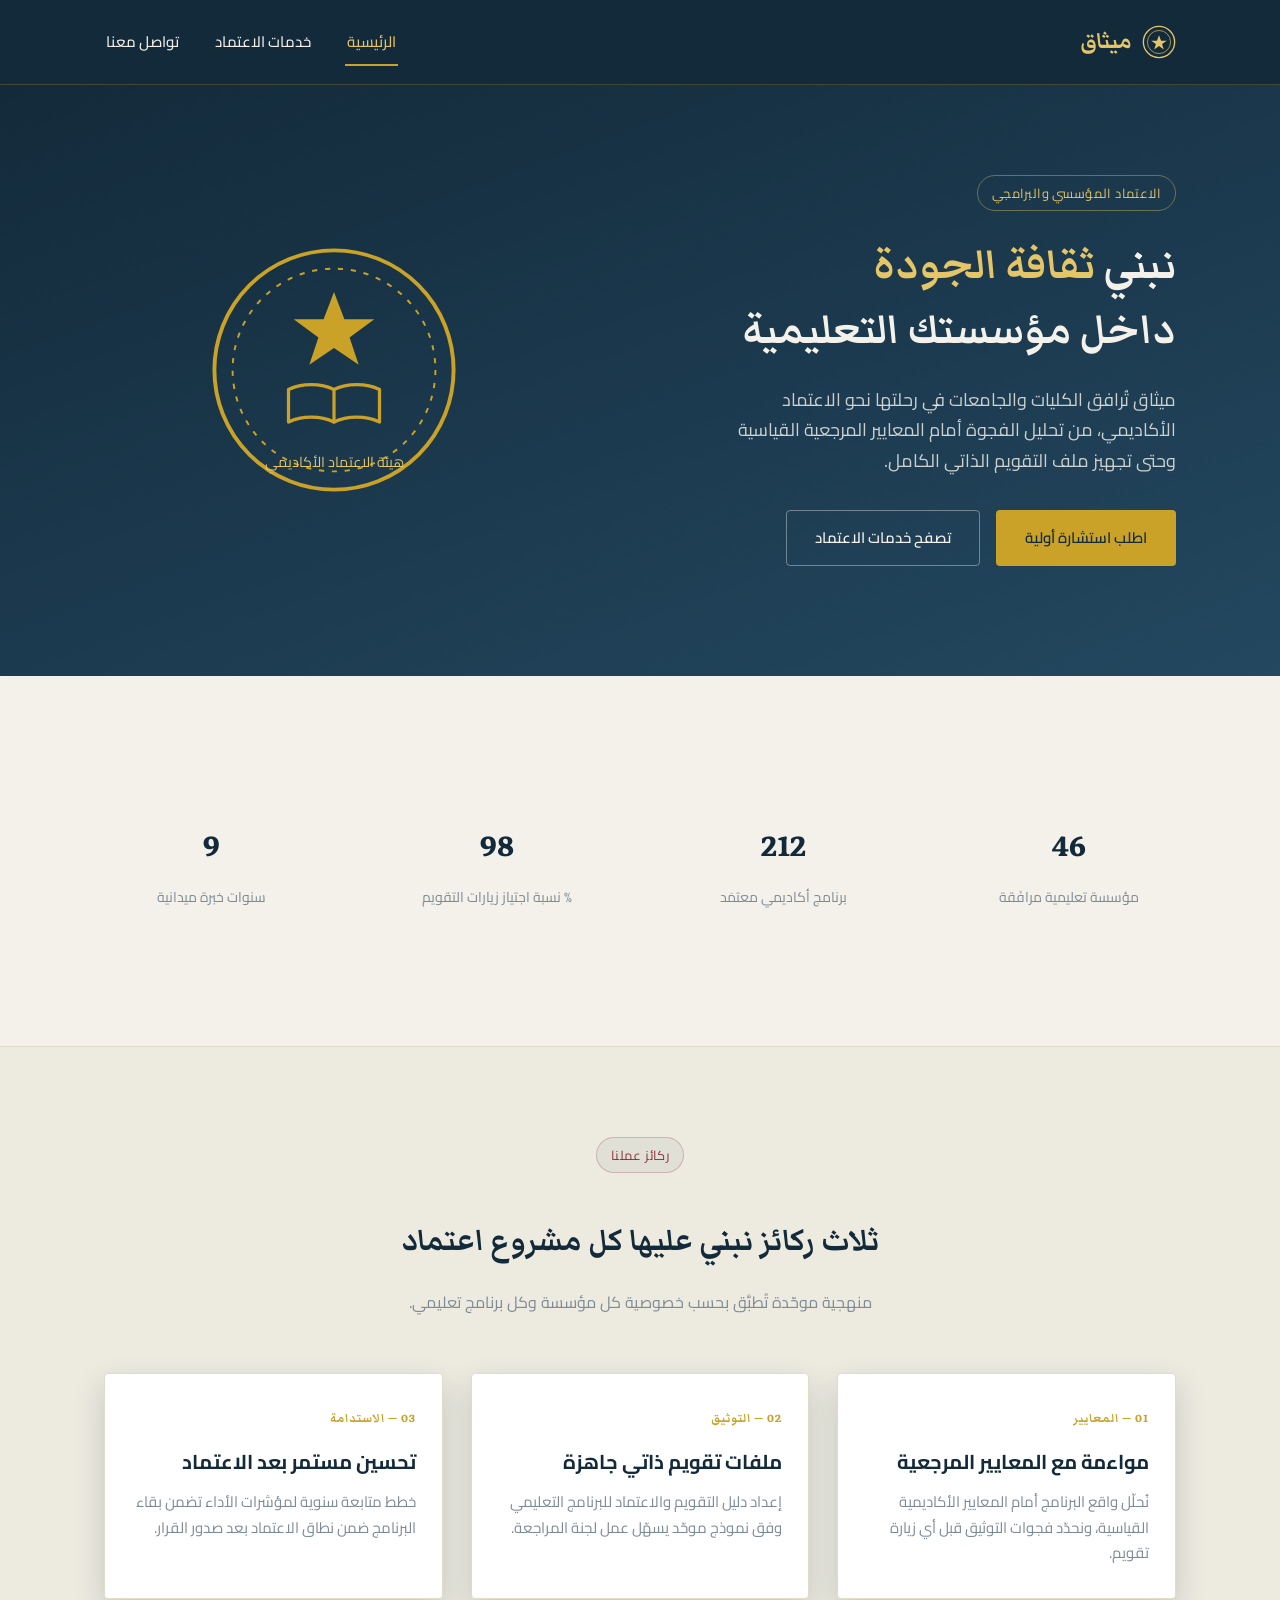
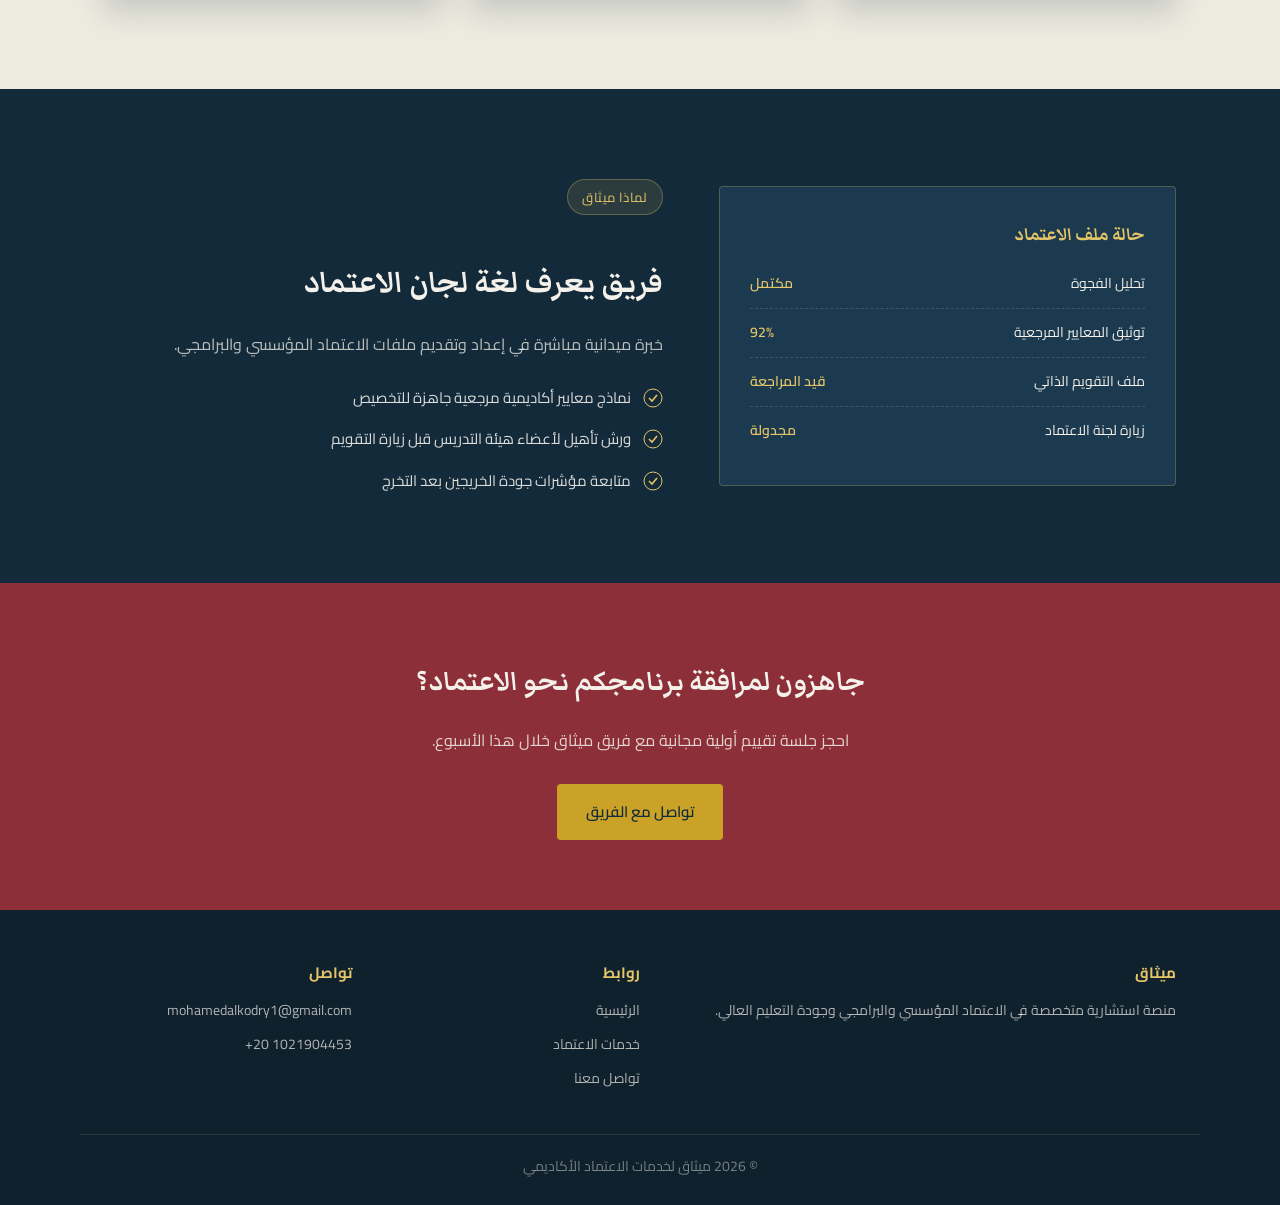
==== index.html @ 3f251c57 "Add files via upload" ====
<!DOCTYPE html>
<html lang="ar" dir="rtl">
<head>
  <meta charset="UTF-8">
  <meta name="viewport" content="width=device-width, initial-scale=1.0">
  <title>ميثاق | منصة الاعتماد المؤسسي والبرامجي</title>
  <link rel="stylesheet" href="css/style.css">
</head>
<body>

<header class="site-header">
  <div class="header-inner">
    <a href="index.html" class="brand">
      <svg class="seal-mini" viewBox="0 0 100 100" fill="none" aria-hidden="true">
        <circle cx="50" cy="50" r="46" stroke="#E4C567" stroke-width="4"/>
        <circle cx="50" cy="50" r="34" stroke="#E4C567" stroke-width="2"/>
        <path d="M50 30 L56 46 L73 46 L59 56 L64 72 L50 62 L36 72 L41 56 L27 46 L44 46 Z" fill="#E4C567"/>
      </svg>
      ميثاق
    </a>
    <nav class="main-nav">
      <ul>
        <li><a href="index.html">الرئيسية</a></li>
        <li><a href="services.html">خدمات الاعتماد</a></li>
        <li><a href="contact.html">تواصل معنا</a></li>
      </ul>
    </nav>
    <button class="nav-toggle" aria-label="فتح القائمة"><span></span></button>
  </div>
</header>

<section class="hero">
  <div class="wrap hero-inner">
    <div>
      <span class="eyebrow">الاعتماد المؤسسي والبرامجي</span>
      <h1>نبني <em>ثقافة الجودة</em><br>داخل مؤسستك التعليمية</h1>
      <p class="lead">ميثاق تُرافق الكليات والجامعات في رحلتها نحو الاعتماد الأكاديمي، من تحليل الفجوة أمام المعايير المرجعية القياسية وحتى تجهيز ملف التقويم الذاتي الكامل.</p>
      <div class="btn-row">
        <a href="contact.html" class="btn btn-gold">اطلب استشارة أولية</a>
        <a href="services.html" class="btn btn-outline">تصفح خدمات الاعتماد</a>
      </div>
    </div>
    <div class="seal-wrap">
      <svg class="seal" viewBox="0 0 200 200" fill="none" aria-hidden="true">
        <circle cx="100" cy="100" r="92" stroke="#C9A227" stroke-width="3"/>
        <circle cx="100" cy="100" r="78" stroke="#C9A227" stroke-width="1.5" stroke-dasharray="4 6"/>
        
        <!-- النجمة -->
        <path d="M100 40 L108 61 L131 61 L112 75 L119 96 L100 83 L81 96 L88 75 L69 61 L92 61 Z" fill="#C9A227"/>
        
        <!-- رسمة الكتاب المفتوح -->
        <g stroke="#C9A227" stroke-width="2.5" stroke-linecap="round" stroke-linejoin="round" fill="none">
          <path d="M100 115 C90 110 75 110 65 115 L65 140 C75 135 90 135 100 140 C110 135 125 135 135 140 L135 115 C125 110 110 110 100 115 Z"/>
          <line x1="100" y1="115" x2="100" y2="140" />
        </g>

        <text x="100" y="175" text-anchor="middle" fill="#E4C567" font-size="11" font-family="Cairo">هيئة الاعتماد الأكاديمي</text>
      </svg>
    </div>
  </div>
</section>

<section class="stats">
  <div class="wrap stats-grid">
    <div class="stat-item"><div class="stat-num" data-target="46">46</div><div class="stat-label">مؤسسة تعليمية مرافَقة</div></div>
    <div class="stat-item"><div class="stat-num" data-target="212">212</div><div class="stat-label">برنامج أكاديمي معتمَد</div></div>
    <div class="stat-item"><div class="stat-num" data-target="98">98</div><div class="stat-label">% نسبة اجتياز زيارات التقويم</div></div>
    <div class="stat-item"><div class="stat-num" data-target="9">9</div><div class="stat-label">سنوات خبرة ميدانية</div></div>
  </div>
</section>

<section>
  <div class="wrap">
    <div class="section-head">
      <span class="eyebrow">ركائز عملنا</span>
      <h2>ثلاث ركائز نبني عليها كل مشروع اعتماد</h2>
      <p>منهجية موحّدة تُطبَّق بحسب خصوصية كل مؤسسة وكل برنامج تعليمي.</p>
    </div>
    <div class="pillars-grid">
      <div class="pillar-card">
        <div class="pillar-num">01 — المعايير</div>
        <h3>مواءمة مع المعايير المرجعية</h3>
        <p>نُحلّل واقع البرنامج أمام المعايير الأكاديمية القياسية، ونحدّد فجوات التوثيق قبل أي زيارة تقويم.</p>
      </div>
      <div class="pillar-card">
        <div class="pillar-num">02 — التوثيق</div>
        <h3>ملفات تقويم ذاتي جاهزة</h3>
        <p>إعداد دليل التقويم والاعتماد للبرنامج التعليمي وفق نموذج موحّد يسهّل عمل لجنة المراجعة.</p>
      </div>
      <div class="pillar-card">
        <div class="pillar-num">03 — الاستدامة</div>
        <h3>تحسين مستمر بعد الاعتماد</h3>
        <p>خطط متابعة سنوية لمؤشرات الأداء تضمن بقاء البرنامج ضمن نطاق الاعتماد بعد صدور القرار.</p>
      </div>
    </div>
  </div>
</section>

<section class="about-section">
  <div class="wrap split">
    <div class="doc-card">
      <h4>حالة ملف الاعتماد</h4>
      <div class="doc-row"><span>تحليل الفجوة</span><span>مكتمل</span></div>
      <div class="doc-row"><span>توثيق المعايير المرجعية</span><span>92%</span></div>
      <div class="doc-row"><span>ملف التقويم الذاتي</span><span>قيد المراجعة</span></div>
      <div class="doc-row"><span>زيارة لجنة الاعتماد</span><span>مجدولة</span></div>
    </div>
    <div>
      <div class="section-head">
        <span class="eyebrow">لماذا ميثاق</span>
        <h2>فريق يعرف لغة لجان الاعتماد</h2>
        <p>خبرة ميدانية مباشرة في إعداد وتقديم ملفات الاعتماد المؤسسي والبرامجي.</p>
      </div>
      <ul class="checklist">
        <li><svg width="20" height="20" viewBox="0 0 20 20" aria-hidden="true"><circle cx="10" cy="10" r="9" fill="none" stroke="#E4C567"/><path d="M6 10l3 3 5-6" stroke="#E4C567" fill="none" stroke-width="1.6"/></svg> نماذج معايير أكاديمية مرجعية جاهزة للتخصيص</li>
        <li><svg width="20" height="20" viewBox="0 0 20 20" aria-hidden="true"><circle cx="10" cy="10" r="9" fill="none" stroke="#E4C567"/><path d="M6 10l3 3 5-6" stroke="#E4C567" fill="none" stroke-width="1.6"/></svg> ورش تأهيل لأعضاء هيئة التدريس قبل زيارة التقويم</li>
        <li><svg width="20" height="20" viewBox="0 0 20 20" aria-hidden="true"><circle cx="10" cy="10" r="9" fill="none" stroke="#E4C567"/><path d="M6 10l3 3 5-6" stroke="#E4C567" fill="none" stroke-width="1.6"/></svg> متابعة مؤشرات جودة الخريجين بعد التخرج</li>
      </ul>
    </div>
  </div>
</section>

<section class="cta">
  <div class="wrap">
    <h2>جاهزون لمرافقة برنامجكم نحو الاعتماد؟</h2>
    <p>احجز جلسة تقييم أولية مجانية مع فريق ميثاق خلال هذا الأسبوع.</p>
    <a href="contact.html" class="btn btn-gold">تواصل مع الفريق</a>
  </div>
</section>

<footer class="site-footer">
  <div class="wrap footer-grid">
    <div>
      <h5>ميثاق</h5>
      <p>منصة استشارية متخصصة في الاعتماد المؤسسي والبرامجي وجودة التعليم العالي.</p>
    </div>
    <div>
      <h5>روابط</h5>
      <ul>
        <li><a href="index.html">الرئيسية</a></li>
        <li><a href="services.html">خدمات الاعتماد</a></li>
        <li><a href="contact.html">تواصل معنا</a></li>
      </ul>
    </div>
    <div>
      <h5>تواصل</h5>
      <ul>
        <li><a href="mailto:mohamedalkodry1@gmail.com">mohamedalkodry1@gmail.com</a></li>
        <li><a href="tel:+201021904453" dir="ltr">+20 1021904453</a></li>
      </ul>
    </div>
  </div>
  <div class="wrap footer-bottom">© <span id="year"></span> ميثاق لخدمات الاعتماد الأكاديمي</div>
</footer>

<button class="back-top" id="backTop" aria-label="العودة للأعلى">↑</button>

<script src="js/script.js"></script>
</body>
</html>
---- css/style.css ----
/* ============================================================
   ميثاق — منصة الاعتماد المؤسسي والبرامجي
   ============================================================ */

@import url('https://fonts.googleapis.com/css2?family=Markazi+Text:wght@500;600;700&family=Cairo:wght@400;500;600;700&display=swap');

:root {
  --navy: #132A3A;
  --navy-2: #1C3A4F;
  --navy-3: #23485F;
  --parchment: #EDEAE0;
  --parchment-2: #E1DCC9;
  --gold: #C9A227;
  --gold-light: #E4C567;
  --burgundy: #8C2F39;
  --text-light: #F3F1EA;
  --text-navy: #16222C;
  --muted: #7C8B95;
  --radius: 4px;
  --font-display: 'Markazi Text', serif;
  --font-body: 'Cairo', sans-serif;
  --shadow: 0 12px 30px rgba(19, 42, 58, 0.18);
}

* { box-sizing: border-box; }
html { scroll-behavior: smooth; }

body {
  margin: 0;
  font-family: var(--font-body);
  background: var(--parchment);
  color: var(--text-navy);
  line-height: 1.7;
}

img { max-width: 100%; display: block; }
a { color: inherit; text-decoration: none; }
ul { margin: 0; padding: 0; list-style: none; }

.wrap { max-width: 1120px; margin: 0 auto; padding: 0 24px; }

/* ---------- Header ---------- */
header.site-header {
  background: var(--navy);
  color: var(--text-light);
  position: sticky;
  top: 0;
  z-index: 50;
  border-bottom: 1px solid rgba(201, 162, 39, 0.25);
}

.header-inner {
  display: flex;
  align-items: center;
  justify-content: space-between;
  padding: 18px 24px;
  max-width: 1120px;
  margin: 0 auto;
}

.brand {
  display: flex;
  align-items: center;
  gap: 10px;
  font-family: var(--font-display);
  font-size: 28px;
  font-weight: 700;
  color: var(--gold-light);
}

.brand .seal-mini { width: 34px; height: 34px; }

.main-nav ul {
  display: flex;
  gap: 32px;
}

.main-nav a {
  font-size: 15px;
  font-weight: 500;
  padding: 8px 2px;
  border-bottom: 2px solid transparent;
  transition: border-color .2s ease, color .2s ease;
}

.main-nav a:hover,
.main-nav a.active {
  border-color: var(--gold);
  color: var(--gold-light);
}

/* زر القائمة للموبايل — INTERN-TASK #1: الزر موجود بالتنسيق الكامل
   لكنه بلا أي وظيفة برمجية حتى الآن. راجع js/script.js */
.nav-toggle {
  display: none;
  background: none;
  border: 1px solid rgba(228, 197, 103, .4);
  border-radius: var(--radius);
  padding: 8px 10px;
  cursor: pointer;
}
.nav-toggle span,
.nav-toggle span::before,
.nav-toggle span::after {
  content: "";
  display: block;
  width: 20px;
  height: 2px;
  background: var(--gold-light);
  position: relative;
}
.nav-toggle span::before { top: -6px; }
.nav-toggle span::after { top: 4px; }

/* ---------- Hero ---------- */
.hero {
  background: linear-gradient(160deg, var(--navy) 0%, var(--navy-2) 55%, var(--navy-3) 100%);
  color: var(--text-light);
  padding: 90px 0 110px;
  position: relative;
  overflow: hidden;
}

.hero-inner {
  display: grid;
  grid-template-columns: 1.1fr 0.9fr;
  gap: 48px;
  align-items: center;
}

.eyebrow {
  display: inline-block;
  font-size: 13px;
  letter-spacing: .4px;
  color: var(--gold-light);
  border: 1px solid rgba(228,197,103,.4);
  padding: 6px 14px;
  border-radius: 999px;
  margin-bottom: 22px;
}

.hero h1 {
  font-family: var(--font-display);
  font-size: 52px;
  line-height: 1.25;
  margin: 0 0 22px;
  color: var(--text-light);
}

.hero h1 em {
  font-style: normal;
  color: var(--gold-light);
}

.hero p.lead {
  font-size: 18px;
  color: rgba(243,241,234,.82);
  max-width: 46ch;
  margin-bottom: 34px;
}

.btn-row { display: flex; gap: 16px; flex-wrap: wrap; }

.btn {
  display: inline-block;
  padding: 14px 28px;
  border-radius: var(--radius);
  font-weight: 600;
  font-size: 15px;
  cursor: pointer;
  border: 1px solid transparent;
  transition: transform .15s ease, box-shadow .15s ease;
}
.btn:hover { transform: translateY(-2px); }

.btn-gold { background: var(--gold); color: var(--navy); }
.btn-gold:hover { box-shadow: 0 10px 22px rgba(201,162,39,.35); }

.btn-outline { border-color: rgba(243,241,234,.4); color: var(--text-light); }
.btn-outline:hover { border-color: var(--gold-light); color: var(--gold-light); }

/* الختم / الشعار الرسمي — العنصر المميز للتصميم */
.seal-wrap { display: flex; justify-content: center; align-items: center; }
.seal {
  width: 260px;
  height: 260px;
  animation: seal-stamp 900ms cubic-bezier(.2,1.4,.4,1) both;
  animation-delay: .15s;
}
@keyframes seal-stamp {
  0%   { transform: scale(2.4) rotate(-14deg); opacity: 0; }
  60%  { transform: scale(.94) rotate(3deg); opacity: 1; }
  100% { transform: scale(1) rotate(0deg); opacity: 1; }
}
@media (prefers-reduced-motion: reduce) {
  .seal { animation: none; }
}

/* ---------- Stats ---------- */
.stats {
  background: var(--text-light);
  border-bottom: 1px solid var(--parchment-2);
}
.stats-grid {
  display: grid;
  grid-template-columns: repeat(4, 1fr);
  gap: 24px;
  padding: 46px 0;
}
.stat-item { text-align: center; }
.stat-num {
  font-family: var(--font-display);
  font-size: 40px;
  font-weight: 700;
  color: var(--navy);
}
/* INTERN-TASK #8: الأرقام هنا ثابتة. المطلوب تشغيل عداد تصاعدي
   عند دخول القسم إلى نطاق الرؤية (Intersection Observer) —
   الدالة animateCounters() في js/script.js موجودة لكنها فارغة. */
.stat-label { color: var(--muted); font-size: 14px; margin-top: 6px; }

/* ---------- Sections ---------- */
section { padding: 90px 0; }
.section-head { max-width: 640px; margin: 0 auto 56px; text-align: center; }
.section-head .eyebrow { background: rgba(19,42,58,.05); color: var(--burgundy); border-color: rgba(140,47,57,.25); }
.section-head h2 {
  font-family: var(--font-display);
  font-size: 38px;
  margin: 14px 0 12px;
  color: var(--navy);
}
.section-head p { color: var(--muted); font-size: 16px; }

.pillars-grid {
  display: grid;
  grid-template-columns: repeat(3, 1fr);
  gap: 28px;
}
.pillar-card {
  background: #fff;
  border: 1px solid var(--parchment-2);
  border-radius: var(--radius);
  padding: 32px 26px;
  box-shadow: var(--shadow);
}
.pillar-num {
  font-family: var(--font-display);
  font-size: 15px;
  color: var(--gold);
  font-weight: 700;
  margin-bottom: 14px;
  letter-spacing: 1px;
}
.pillar-card h3 { margin: 0 0 10px; font-size: 20px; color: var(--navy); }
.pillar-card p { color: var(--muted); font-size: 15px; margin: 0; }

/* ---------- About / split ---------- */
.about-section { background: var(--navy); color: var(--text-light); }
.split {
  display: grid;
  grid-template-columns: .9fr 1.1fr;
  gap: 56px;
  align-items: center;
}
.about-section .section-head { text-align: right; margin: 0 0 24px; max-width: none; }
.about-section .section-head .eyebrow { background: rgba(228,197,103,.12); color: var(--gold-light); border-color: rgba(228,197,103,.3); }
.about-section .section-head h2 { color: var(--text-light); }
.about-section .section-head p { color: rgba(243,241,234,.75); }

.checklist { display: grid; gap: 16px; margin-top: 26px; }
.checklist li {
  display: flex;
  gap: 12px;
  align-items: flex-start;
  color: rgba(243,241,234,.9);
  font-size: 15px;
}
.checklist svg { flex-shrink: 0; margin-top: 3px; }

.doc-card {
  background: var(--navy-2);
  border: 1px solid rgba(228,197,103,.25);
  border-radius: var(--radius);
  padding: 30px;
}
.doc-card h4 { font-family: var(--font-display); font-size: 22px; margin: 0 0 6px; color: var(--gold-light); }
.doc-row { display: flex; justify-content: space-between; padding: 12px 0; border-bottom: 1px dashed rgba(243,241,234,.15); font-size: 14px; }
.doc-row:last-child { border-bottom: none; }
.doc-row span:last-child { color: var(--gold-light); font-weight: 600; }

/* ---------- CTA ---------- */
.cta {
  background: var(--burgundy);
  color: var(--text-light);
  text-align: center;
  padding: 70px 0;
}
.cta h2 { font-family: var(--font-display); font-size: 34px; margin: 0 0 14px; }
.cta p { color: rgba(243,241,234,.85); margin-bottom: 30px; }

/* ---------- Footer ---------- */
footer.site-footer {
  background: #0F212D;
  color: rgba(243,241,234,.7);
  padding: 50px 0 26px;
  font-size: 14px;
}
.footer-grid { display: grid; grid-template-columns: 2fr 1fr 1fr; gap: 40px; margin-bottom: 34px; }
.footer-grid h5 { color: var(--gold-light); font-size: 15px; margin: 0 0 14px; }
.footer-grid ul li { margin-bottom: 10px; }
.footer-bottom { border-top: 1px solid rgba(243,241,234,.1); padding-top: 20px; text-align: center; color: rgba(243,241,234,.45); }
/* INTERN-TASK #10: السنة هنا مكتوبة يدويًا بدل قراءتها من Date()
   الحالية عبر جافاسكريبت — لاحظ عنصر #year في index/about/services/contact */

/* ---------- Back to top ---------- */
.back-top {
  position: fixed;
  bottom: 26px;
  left: 26px;
  width: 44px;
  height: 44px;
  border-radius: 50%;
  background: var(--gold);
  color: var(--navy);
  display: none; /* INTERN-TASK #6: يجب إظهار الزر عبر JS بعد تمرير
                     الصفحة مسافة معينة، وإخفاؤه عند العودة لأعلى.
                     راجع onScroll() في js/script.js */
  align-items: center;
  justify-content: center;
  border: none;
  cursor: pointer;
  box-shadow: var(--shadow);
}

/* ---------- Page header (inner pages) ---------- */
.page-header {
  background: var(--navy);
  color: var(--text-light);
  padding: 64px 0 54px;
}
.page-header .eyebrow { background: rgba(228,197,103,.12); color: var(--gold-light); border-color: rgba(228,197,103,.3); }
.page-header h1 { font-family: var(--font-display); font-size: 42px; margin: 14px 0 10px; }
.page-header p { color: rgba(243,241,234,.75); max-width: 60ch; }

/* ---------- Services / accordion ---------- */
.services-grid { display: grid; gap: 20px; }
.faq-item {
  background: #fff;
  border: 1px solid var(--parchment-2);
  border-radius: var(--radius);
}
.faq-q {
  width: 100%;
  text-align: right;
  background: none;
  border: none;
  padding: 22px 26px;
  font-family: var(--font-body);
  font-size: 17px;
  font-weight: 600;
  color: var(--navy);
  cursor: pointer;
  display: flex;
  justify-content: space-between;
  align-items: center;
}
.faq-q .plus { color: var(--gold); font-size: 22px; transition: transform .2s ease; }
.faq-item.open .faq-q .plus { transform: rotate(45deg); }
.faq-a {
  max-height: 0;
  overflow: hidden;
  transition: max-height .25s ease;
  padding: 0 26px;
  color: var(--muted);
  font-size: 15px;
}
.faq-item.open .faq-a { max-height: 240px; padding-bottom: 22px; }
/* INTERN-TASK #5: الأكورديون يعمل فقط على العنصر الأول لأن
   الكود في js/script.js يستخدم querySelector بدل querySelectorAll
   عند ربط الحدث click. */

/* ---------- Programs table ---------- */
.programs-table { width: 100%; border-collapse: collapse; margin-top: 20px; background: #fff; }
.programs-table th, .programs-table td { padding: 16px 18px; text-align: right; border-bottom: 1px solid var(--parchment-2); font-size: 14.5px; }
.programs-table th { background: var(--navy); color: var(--text-light); font-weight: 600; }
.badge { padding: 4px 12px; border-radius: 999px; font-size: 12.5px; font-weight: 600; }
.badge-full { background: rgba(140,47,57,.1); color: var(--burgundy); }
.badge-part { background: rgba(201,162,39,.15); color: #8a6c14; }

/* ---------- Contact ---------- */
.contact-grid { display: grid; grid-template-columns: 1fr 1fr; gap: 48px; }
.info-card { background: var(--navy); color: var(--text-light); border-radius: var(--radius); padding: 36px; }
.info-card h3 { font-family: var(--font-display); font-size: 24px; color: var(--gold-light); margin-top: 0; }
.info-row { display: flex; gap: 12px; padding: 14px 0; border-bottom: 1px dashed rgba(243,241,234,.15); font-size: 14.5px; }
.info-row:last-child { border-bottom: none; }

.form-field { margin-bottom: 20px; }
.form-field label { display: block; font-size: 14px; font-weight: 600; margin-bottom: 8px; color: var(--navy); }
.form-field input, .form-field select, .form-field textarea {
  width: 100%;
  padding: 13px 14px;
  border: 1px solid var(--parchment-2);
  border-radius: var(--radius);
  font-family: var(--font-body);
  font-size: 14.5px;
  background: #fff;
}
.form-field textarea { resize: vertical; min-height: 110px; }
.form-note { font-size: 13px; color: var(--muted); margin-top: 4px; }
.form-status { display: none; padding: 12px 16px; border-radius: var(--radius); font-size: 14px; margin-bottom: 18px; }
.form-status.error { display: block; background: rgba(140,47,57,.08); color: var(--burgundy); }
.form-status.success { display: block; background: rgba(76,140,90,.1); color: #2f6b3e; }
/* INTERN-TASK #4: النموذج الآن يرسل حتى لو الحقول فارغة —
   المطلوب إضافة تحقق (validation) قبل الإرسال وإظهار .form-status
   بالحالة المناسبة. راجع handleContactSubmit() في js/script.js */

/* ---------- Responsive ---------- */
@media (max-width: 900px) {
  .hero-inner { grid-template-columns: 1fr; text-align: center; }
  .btn-row { justify-content: center; }
  .seal-wrap { order: -1; }
  .stats-grid { grid-template-columns: repeat(2, 1fr); }
  .pillars-grid { grid-template-columns: 1fr; }
  .split { grid-template-columns: 1fr; }
  .about-section .section-head { text-align: center; }
  .footer-grid { grid-template-columns: 1fr; }
  .contact-grid { grid-template-columns: 1fr; }
  .main-nav { display: none; }
  .main-nav.open {
    display: block;
    position: absolute;
    top: 75px;
    right: 20px;
    background: var(--navy);
    width: 220px;
    border: 1px solid rgba(228,197,103,.3);
    border-radius: var(--radius);
    padding: 15px;
    z-index: 1000;
}

.main-nav.open ul {
    display: flex;
    flex-direction: column;
    gap: 15px;
}
  .nav-toggle { display: inline-flex; flex-direction: column; gap: 4px; }
}
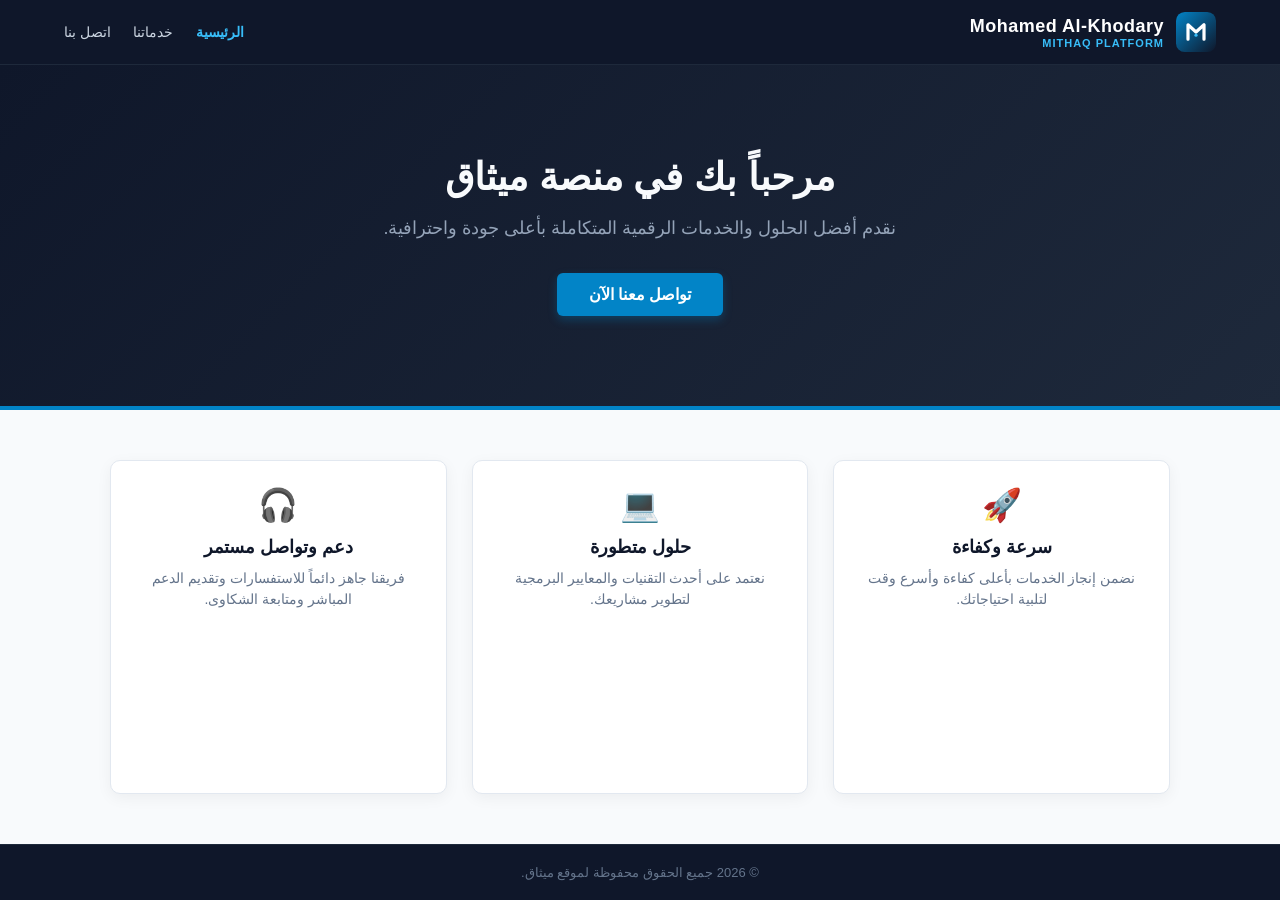
==== commit e00f69af: "Add files via upload" ====
--- a/index.html
+++ b/index.html
@@ -1,160 +1,241 @@
-<!DOCTYPE html>
-<html lang="ar" dir="rtl">
-<head>
-  <meta charset="UTF-8">
-  <meta name="viewport" content="width=device-width, initial-scale=1.0">
-  <title>ميثاق | منصة الاعتماد المؤسسي والبرامجي</title>
-  <link rel="stylesheet" href="css/style.css">
-</head>
-<body>
-
-<header class="site-header">
-  <div class="header-inner">
-    <a href="index.html" class="brand">
-      <svg class="seal-mini" viewBox="0 0 100 100" fill="none" aria-hidden="true">
-        <circle cx="50" cy="50" r="46" stroke="#E4C567" stroke-width="4"/>
-        <circle cx="50" cy="50" r="34" stroke="#E4C567" stroke-width="2"/>
-        <path d="M50 30 L56 46 L73 46 L59 56 L64 72 L50 62 L36 72 L41 56 L27 46 L44 46 Z" fill="#E4C567"/>
-      </svg>
-      ميثاق
-    </a>
-    <nav class="main-nav">
-      <ul>
-        <li><a href="index.html">الرئيسية</a></li>
-        <li><a href="services.html">خدمات الاعتماد</a></li>
-        <li><a href="contact.html">تواصل معنا</a></li>
-      </ul>
-    </nav>
-    <button class="nav-toggle" aria-label="فتح القائمة"><span></span></button>
-  </div>
-</header>
-
-<section class="hero">
-  <div class="wrap hero-inner">
-    <div>
-      <span class="eyebrow">الاعتماد المؤسسي والبرامجي</span>
-      <h1>نبني <em>ثقافة الجودة</em><br>داخل مؤسستك التعليمية</h1>
-      <p class="lead">ميثاق تُرافق الكليات والجامعات في رحلتها نحو الاعتماد الأكاديمي، من تحليل الفجوة أمام المعايير المرجعية القياسية وحتى تجهيز ملف التقويم الذاتي الكامل.</p>
-      <div class="btn-row">
-        <a href="contact.html" class="btn btn-gold">اطلب استشارة أولية</a>
-        <a href="services.html" class="btn btn-outline">تصفح خدمات الاعتماد</a>
-      </div>
-    </div>
-    <div class="seal-wrap">
-      <svg class="seal" viewBox="0 0 200 200" fill="none" aria-hidden="true">
-        <circle cx="100" cy="100" r="92" stroke="#C9A227" stroke-width="3"/>
-        <circle cx="100" cy="100" r="78" stroke="#C9A227" stroke-width="1.5" stroke-dasharray="4 6"/>
-        
-        <!-- النجمة -->
-        <path d="M100 40 L108 61 L131 61 L112 75 L119 96 L100 83 L81 96 L88 75 L69 61 L92 61 Z" fill="#C9A227"/>
-        
-        <!-- رسمة الكتاب المفتوح -->
-        <g stroke="#C9A227" stroke-width="2.5" stroke-linecap="round" stroke-linejoin="round" fill="none">
-          <path d="M100 115 C90 110 75 110 65 115 L65 140 C75 135 90 135 100 140 C110 135 125 135 135 140 L135 115 C125 110 110 110 100 115 Z"/>
-          <line x1="100" y1="115" x2="100" y2="140" />
-        </g>
-
-        <text x="100" y="175" text-anchor="middle" fill="#E4C567" font-size="11" font-family="Cairo">هيئة الاعتماد الأكاديمي</text>
-      </svg>
-    </div>
-  </div>
-</section>
-
-<section class="stats">
-  <div class="wrap stats-grid">
-    <div class="stat-item"><div class="stat-num" data-target="46">46</div><div class="stat-label">مؤسسة تعليمية مرافَقة</div></div>
-    <div class="stat-item"><div class="stat-num" data-target="212">212</div><div class="stat-label">برنامج أكاديمي معتمَد</div></div>
-    <div class="stat-item"><div class="stat-num" data-target="98">98</div><div class="stat-label">% نسبة اجتياز زيارات التقويم</div></div>
-    <div class="stat-item"><div class="stat-num" data-target="9">9</div><div class="stat-label">سنوات خبرة ميدانية</div></div>
-  </div>
-</section>
-
-<section>
-  <div class="wrap">
-    <div class="section-head">
-      <span class="eyebrow">ركائز عملنا</span>
-      <h2>ثلاث ركائز نبني عليها كل مشروع اعتماد</h2>
-      <p>منهجية موحّدة تُطبَّق بحسب خصوصية كل مؤسسة وكل برنامج تعليمي.</p>
-    </div>
-    <div class="pillars-grid">
-      <div class="pillar-card">
-        <div class="pillar-num">01 — المعايير</div>
-        <h3>مواءمة مع المعايير المرجعية</h3>
-        <p>نُحلّل واقع البرنامج أمام المعايير الأكاديمية القياسية، ونحدّد فجوات التوثيق قبل أي زيارة تقويم.</p>
-      </div>
-      <div class="pillar-card">
-        <div class="pillar-num">02 — التوثيق</div>
-        <h3>ملفات تقويم ذاتي جاهزة</h3>
-        <p>إعداد دليل التقويم والاعتماد للبرنامج التعليمي وفق نموذج موحّد يسهّل عمل لجنة المراجعة.</p>
-      </div>
-      <div class="pillar-card">
-        <div class="pillar-num">03 — الاستدامة</div>
-        <h3>تحسين مستمر بعد الاعتماد</h3>
-        <p>خطط متابعة سنوية لمؤشرات الأداء تضمن بقاء البرنامج ضمن نطاق الاعتماد بعد صدور القرار.</p>
-      </div>
-    </div>
-  </div>
-</section>
-
-<section class="about-section">
-  <div class="wrap split">
-    <div class="doc-card">
-      <h4>حالة ملف الاعتماد</h4>
-      <div class="doc-row"><span>تحليل الفجوة</span><span>مكتمل</span></div>
-      <div class="doc-row"><span>توثيق المعايير المرجعية</span><span>92%</span></div>
-      <div class="doc-row"><span>ملف التقويم الذاتي</span><span>قيد المراجعة</span></div>
-      <div class="doc-row"><span>زيارة لجنة الاعتماد</span><span>مجدولة</span></div>
-    </div>
-    <div>
-      <div class="section-head">
-        <span class="eyebrow">لماذا ميثاق</span>
-        <h2>فريق يعرف لغة لجان الاعتماد</h2>
-        <p>خبرة ميدانية مباشرة في إعداد وتقديم ملفات الاعتماد المؤسسي والبرامجي.</p>
-      </div>
-      <ul class="checklist">
-        <li><svg width="20" height="20" viewBox="0 0 20 20" aria-hidden="true"><circle cx="10" cy="10" r="9" fill="none" stroke="#E4C567"/><path d="M6 10l3 3 5-6" stroke="#E4C567" fill="none" stroke-width="1.6"/></svg> نماذج معايير أكاديمية مرجعية جاهزة للتخصيص</li>
-        <li><svg width="20" height="20" viewBox="0 0 20 20" aria-hidden="true"><circle cx="10" cy="10" r="9" fill="none" stroke="#E4C567"/><path d="M6 10l3 3 5-6" stroke="#E4C567" fill="none" stroke-width="1.6"/></svg> ورش تأهيل لأعضاء هيئة التدريس قبل زيارة التقويم</li>
-        <li><svg width="20" height="20" viewBox="0 0 20 20" aria-hidden="true"><circle cx="10" cy="10" r="9" fill="none" stroke="#E4C567"/><path d="M6 10l3 3 5-6" stroke="#E4C567" fill="none" stroke-width="1.6"/></svg> متابعة مؤشرات جودة الخريجين بعد التخرج</li>
-      </ul>
-    </div>
-  </div>
-</section>
-
-<section class="cta">
-  <div class="wrap">
-    <h2>جاهزون لمرافقة برنامجكم نحو الاعتماد؟</h2>
-    <p>احجز جلسة تقييم أولية مجانية مع فريق ميثاق خلال هذا الأسبوع.</p>
-    <a href="contact.html" class="btn btn-gold">تواصل مع الفريق</a>
-  </div>
-</section>
-
-<footer class="site-footer">
-  <div class="wrap footer-grid">
-    <div>
-      <h5>ميثاق</h5>
-      <p>منصة استشارية متخصصة في الاعتماد المؤسسي والبرامجي وجودة التعليم العالي.</p>
-    </div>
-    <div>
-      <h5>روابط</h5>
-      <ul>
-        <li><a href="index.html">الرئيسية</a></li>
-        <li><a href="services.html">خدمات الاعتماد</a></li>
-        <li><a href="contact.html">تواصل معنا</a></li>
-      </ul>
-    </div>
-    <div>
-      <h5>تواصل</h5>
-      <ul>
-        <li><a href="mailto:mohamedalkodry1@gmail.com">mohamedalkodry1@gmail.com</a></li>
-        <li><a href="tel:+201021904453" dir="ltr">+20 1021904453</a></li>
-      </ul>
-    </div>
-  </div>
-  <div class="wrap footer-bottom">© <span id="year"></span> ميثاق لخدمات الاعتماد الأكاديمي</div>
-</footer>
-
-<button class="back-top" id="backTop" aria-label="العودة للأعلى">↑</button>
-
-<script src="js/script.js"></script>
-</body>
+<!DOCTYPE html>
+<html lang="ar" dir="rtl">
+<head>
+    <meta charset="UTF-8">
+    <meta name="viewport" content="width=device-width, initial-scale=1.0">
+    <title>منصة ميثاق - الصفحة الرئيسية</title>
+    <style>
+        * {
+            box-sizing: border-box;
+            margin: 0;
+            padding: 0;
+            font-family: 'Segoe UI', Tahoma, Geneva, Verdana, sans-serif;
+        }
+
+        body {
+            background-color: #f8fafc;
+            color: #1e293b;
+            direction: rtl;
+            display: flex;
+            flex-direction: column;
+            min-height: 100vh;
+        }
+
+        /* الهيدر واللوجو */
+        header {
+            background: #0f172a;
+            padding: 12px 5%;
+            display: flex;
+            justify-content: space-between;
+            align-items: center;
+            box-shadow: 0 4px 12px rgba(0, 0, 0, 0.1);
+            border-bottom: 1px solid #1e293b;
+        }
+
+        .brand {
+            display: flex;
+            align-items: center;
+            gap: 12px;
+            text-decoration: none;
+        }
+
+        .brand-text {
+            display: flex;
+            flex-direction: column;
+        }
+
+        .brand-title {
+            color: #ffffff;
+            font-weight: 800;
+            font-size: 18px;
+            letter-spacing: 0.5px;
+        }
+
+        .brand-sub {
+            color: #38bdf8;
+            font-size: 11px;
+            font-weight: 600;
+            letter-spacing: 1px;
+        }
+
+        /* القائمة الرئيسية */
+        nav a {
+            color: #cbd5e1;
+            text-decoration: none;
+            margin-right: 18px;
+            font-size: 14px;
+            transition: color 0.2s ease;
+        }
+
+        nav a:hover, nav a.active {
+            color: #38bdf8;
+            font-weight: bold;
+        }
+
+        /* القسم الرئيسي (Hero Section) */
+        .hero {
+            text-align: center;
+            padding: 90px 20px;
+            background: linear-gradient(135deg, #0f172a 0%, #1e293b 100%);
+            color: white;
+            border-bottom: 4px solid #0284c7;
+        }
+
+        .hero h1 {
+            font-size: 38px;
+            margin-bottom: 15px;
+            color: #f8fafc;
+            font-weight: 800;
+        }
+
+        .hero p {
+            font-size: 18px;
+            color: #94a3b8;
+            max-width: 600px;
+            margin: 0 auto 30px;
+            line-height: 1.6;
+        }
+
+        .hero-btn {
+            display: inline-block;
+            padding: 12px 32px;
+            background: #0284c7;
+            color: white;
+            text-decoration: none;
+            border-radius: 6px;
+            font-weight: bold;
+            font-size: 16px;
+            transition: background 0.2s ease, transform 0.2s ease;
+            box-shadow: 0 4px 10px rgba(2, 132, 199, 0.3);
+        }
+
+        .hero-btn:hover {
+            background: #0369a1;
+            transform: translateY(-2px);
+        }
+
+        /* قسم المميزات / عن المنصة */
+        .features {
+            max-width: 1100px;
+            margin: 50px auto;
+            padding: 0 20px;
+            display: grid;
+            grid-template-columns: repeat(auto-fit, minmax(280px, 1fr));
+            gap: 25px;
+            flex-grow: 1;
+        }
+
+        .feature-card {
+            background: #ffffff;
+            padding: 25px;
+            border-radius: 10px;
+            box-shadow: 0 4px 15px rgba(0, 0, 0, 0.05);
+            border: 1px solid #e2e8f0;
+            text-align: center;
+            transition: transform 0.2s ease;
+        }
+
+        .feature-card:hover {
+            transform: translateY(-5px);
+        }
+
+        .feature-icon {
+            font-size: 32px;
+            margin-bottom: 12px;
+        }
+
+        .feature-card h3 {
+            color: #0f172a;
+            margin-bottom: 10px;
+            font-size: 18px;
+        }
+
+        .feature-card p {
+            color: #64748b;
+            font-size: 14px;
+            line-height: 1.5;
+        }
+
+        /* الفوتر */
+        footer {
+            background: #0f172a;
+            color: #64748b;
+            text-align: center;
+            padding: 20px;
+            font-size: 13px;
+            margin-top: auto;
+            border-top: 1px solid #1e293b;
+        }
+    </style>
+</head>
+<body>
+
+    <!-- الهيدر واللوجو -->
+    <header>
+        <a href="index.html" class="brand">
+            <!-- الشعار (Logo Icon) -->
+            <svg width="40" height="40" viewBox="0 0 100 100" fill="none" xmlns="http://www.w3.org/2000/svg">
+                <rect width="100" height="100" rx="22" fill="url(#grad)" />
+                <path d="M30 68V32L50 50L70 32V68" stroke="white" stroke-width="8" stroke-linecap="round" stroke-linejoin="round"/>
+                <circle cx="50" cy="58" r="4" fill="#38bdf8"/>
+                <defs>
+                    <linearGradient id="grad" x1="0" y1="0" x2="100" y2="100" gradientUnits="userSpaceOnUse">
+                        <stop stop-color="#0284c7"/>
+                        <stop offset="1" stop-color="#0f172a"/>
+                    </linearGradient>
+                </defs>
+            </svg>
+
+            <!-- اسم اللوجو والتوقيع -->
+            <div class="brand-text">
+                <span class="brand-title">Mohamed Al-Khodary</span>
+                <span class="brand-sub">MITHAQ PLATFORM</span>
+            </div>
+        </a>
+
+        <nav>
+            <a href="index.html" class="active">الرئيسية</a>
+            <a href="services.html">خدماتنا</a>
+            <a href="contact.html">اتصل بنا</a>
+        </nav>
+    </header>
+
+    <!-- منطقة الترحيب -->
+    <main class="hero">
+        <h1>مرحباً بك في منصة ميثاق</h1>
+        <p>نقدم أفضل الحلول والخدمات الرقمية المتكاملة بأعلى جودة واحترافية.</p>
+        <a href="contact.html" class="hero-btn">تواصل معنا الآن</a>
+    </main>
+
+    <!-- قسم المميزات -->
+    <section class="features">
+        <div class="feature-card">
+            <div class="feature-icon">🚀</div>
+            <h3>سرعة وكفاءة</h3>
+            <p>نضمن إنجاز الخدمات بأعلى كفاءة وأسرع وقت لتلبية احتياجاتك.</p>
+        </div>
+
+        <div class="feature-card">
+            <div class="feature-icon">💻</div>
+            <h3>حلول متطورة</h3>
+            <p>نعتمد على أحدث التقنيات والمعايير البرمجية لتطوير مشاريعك.</p>
+        </div>
+
+        <div class="feature-card">
+            <div class="feature-icon">🎧</div>
+            <h3>دعم وتواصل مستمر</h3>
+            <p>فريقنا جاهز دائماً للاستفسارات وتقديم الدعم المباشر ومتابعة الشكاوى.</p>
+        </div>
+    </section>
+
+    <!-- الفوتر -->
+    <footer>
+        &copy; <span id="year">2026</span> جميع الحقوق محفوظة لموقع ميثاق.
+    </footer>
+
+    <script>
+        document.getElementById('year').textContent = new Date().getFullYear();
+    </script>
+
+</body>
 </html>
